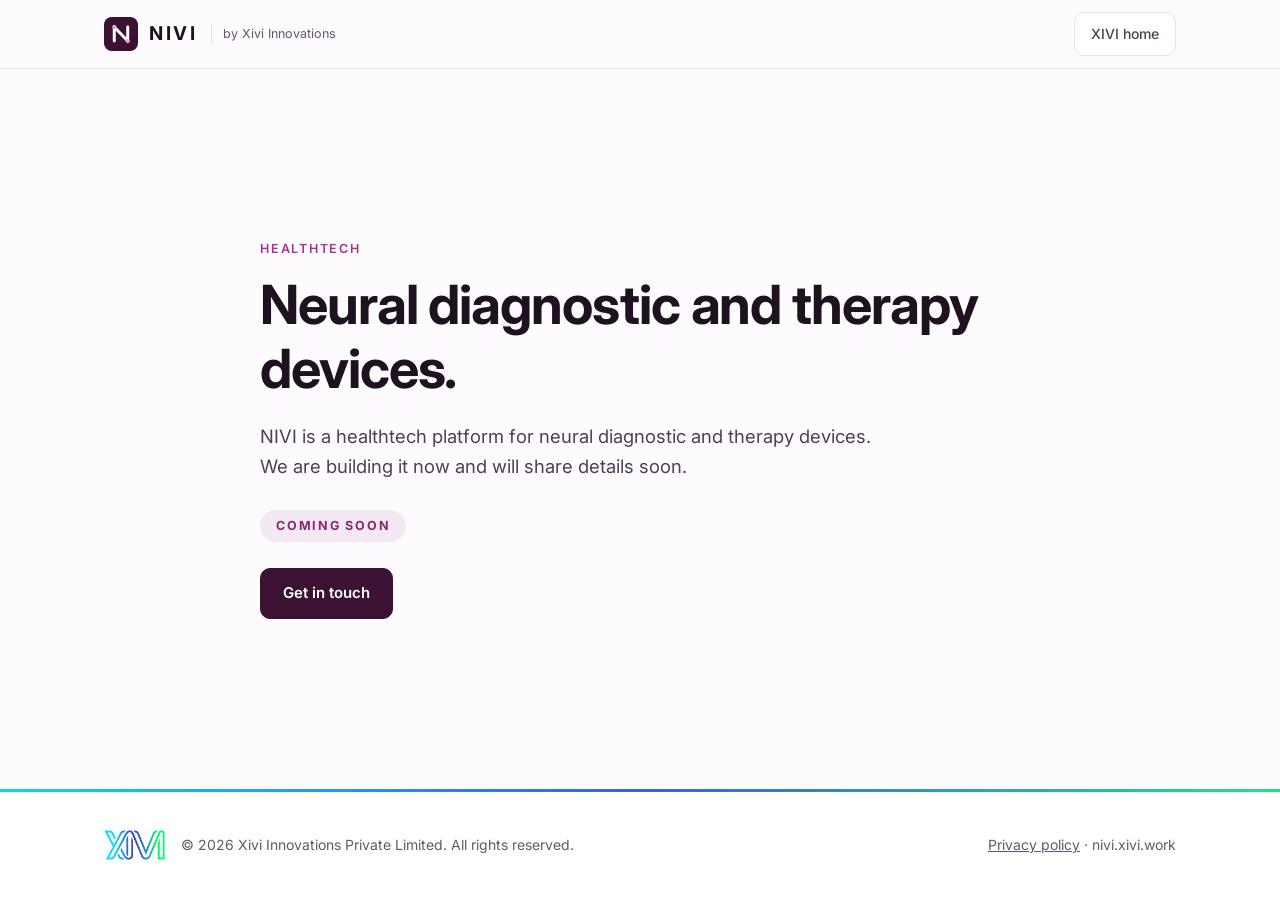
==== index.html @ a0aba29c "Initial NIVI site Co-Authored-By: Claude Sonnet 5.5 <noreply@anthropic.com>" ====
<!doctype html>
<html lang="en">
<head>
<meta charset="utf-8">
<meta name="viewport" content="width=device-width, initial-scale=1">
<meta name="color-scheme" content="only light">
<title>NIVI — Coming soon</title>
<meta name="description" content="NIVI is a healthtech neural diagnostic and therapy device platform by Xivi Innovations. Coming soon.">
<meta property="og:title" content="NIVI — Coming soon">
<meta property="og:description" content="NIVI is a healthtech neural diagnostic and therapy device platform by Xivi Innovations. Coming soon.">
<link rel="icon" href="assets/nivi-mark.svg" type="image/svg+xml">
<link rel="preconnect" href="https://fonts.googleapis.com">
<link rel="preconnect" href="https://fonts.gstatic.com" crossorigin>
<link href="https://fonts.googleapis.com/css2?family=Inter:wght@400;500;600;700&display=swap" rel="stylesheet">
<link rel="stylesheet" href="assets/site.css?v=3">
<link rel="stylesheet" href="assets/page.css?v=1">
</head>
<body class="soon-page">


<header>
  <div class="wrap nav">
    <a class="brand" href="./" aria-label="NIVI home">
      <img src="assets/nivi-mark.svg" alt="">
      <b>NIVI</b><span>by Xivi Innovations</span>
    </a>
    <nav class="links"><a class="btn sm" href="https://xivi.work">XIVI home</a></nav>
  </div>
</header>

<main class="soon">
  <div class="wrap">
    <p class="eyebrow">Healthtech</p>
    <h1>Neural diagnostic and therapy devices.</h1>
    <p class="lead">NIVI is a healthtech platform for neural diagnostic and therapy devices. We are building it now and will share details soon.</p>
    <p class="chip-soon">Coming soon</p>
    <div class="cta"><a class="btn primary" href="mailto:xivi.tech@gmail.com?subject=NIVI">Get in touch</a></div>
  </div>
</main>

<footer>
  <div class="wrap">
    <div class="logo">
      <a href="https://xivi.work" aria-label="XIVI"><img src="assets/xivi-logo.png" alt="XIVI"></a>
      <p>© 2026 Xivi Innovations Private Limited. All rights reserved.</p>
    </div>
    <p><a href="privacy.html">Privacy policy</a> · nivi.xivi.work</p>
  </div>
</footer>

</body>
</html>
---- assets/site.css ----
:root{
  --ink:#1f1220; --ink2:#4f3f55; --mute:#66566b;
  --bg:#fdfbfd; --tint:#f8f2f8; --tealtint:#f4e9f2; --line:#eadfe9;
  --deep:#3b1233; --teal:#a3358a; --teal2:#832a6f;
  --ok:#2c7a4b; --okbg:#eaf3eb;
  --warn:#85590b; --warnbg:#f7efe1;
  --bad:#b0392f; --badbg:#f7e9e7;
  --r:14px;
  --surface:#fff; --headbg:rgba(253,251,253,.92); --strong:#3b1233;
  --btn:#3b1233; --btnink:#fff; --btnhover:#561b4a;
  --okink:#1f4d33; --warnink:#5e430c; --badink:#702620;
  color-scheme:only light;
}
*{box-sizing:border-box}
html{scroll-behavior:smooth;scroll-padding-top:76px}
body{margin:0;background:var(--bg);color:var(--ink);font:16px/1.65 Inter,system-ui,-apple-system,"Segoe UI",Roboto,sans-serif;-webkit-font-smoothing:antialiased}
img{max-width:100%;display:block}
a{color:var(--teal2)}
.wrap{max-width:1120px;margin:0 auto;padding:0 24px}
.eyebrow{font-size:12.5px;font-weight:600;letter-spacing:.14em;text-transform:uppercase;color:var(--teal);margin:0 0 14px}
h1,h2,h3{margin:0;line-height:1.18;letter-spacing:-.02em;color:var(--ink)}
h1{font-size:clamp(34px,4.6vw,54px);font-weight:700}
h2{font-size:clamp(28px,3.4vw,38px);font-weight:700;max-width:760px}
h3{font-size:18px;font-weight:600;letter-spacing:-.01em}
p{margin:0}
.lead{font-size:18.5px;color:var(--ink2);max-width:600px;margin-top:20px}
.sec-intro{font-size:17.5px;color:var(--ink2);max-width:680px;margin-top:16px}

/* header */
header{position:sticky;top:0;z-index:20;background:var(--headbg);backdrop-filter:blur(10px);border-bottom:1px solid var(--line)}
.nav{display:flex;align-items:center;justify-content:space-between;height:68px}
.brand{display:flex;align-items:center;gap:11px;text-decoration:none;color:var(--ink)}
.brand img{width:34px;height:34px}
.brand b{font-size:19px;letter-spacing:.14em;font-weight:700}
.brand span{font-size:12.5px;color:var(--mute);border-left:1px solid var(--line);padding-left:11px;margin-left:2px}
.links{display:flex;align-items:center;gap:30px}
.links a{font-size:14.5px;color:var(--ink2);text-decoration:none;font-weight:500}
.links a:hover{color:var(--ink)}
.btn{display:inline-flex;align-items:center;gap:8px;padding:12px 22px;border-radius:10px;font-weight:600;font-size:15px;text-decoration:none;border:1px solid var(--line);color:var(--ink);background:var(--surface)}
.btn.primary{background:var(--btn);border-color:var(--btn);color:var(--btnink)}
.btn.primary:hover{background:var(--btnhover);box-shadow:0 0 0 3px rgba(163,53,138,.28)}
.btn:not(.primary):hover{border-color:var(--teal);color:var(--teal2)}
.btn:focus-visible,a:focus-visible{outline:3px solid #e2a6d4;outline-offset:2px}
.btn.sm{padding:9px 16px;font-size:14px}
@media(max-width:900px){.links a:not(.btn){display:none}.brand span{display:none}}

/* hero */
.hero{padding:76px 0 84px}
.hero .wrap{display:grid;grid-template-columns:1.05fr .95fr;gap:56px;align-items:center}
.cta{display:flex;gap:12px;flex-wrap:wrap;margin-top:32px}
.assure{display:flex;gap:22px;flex-wrap:wrap;margin-top:30px;font-size:14px;color:var(--mute)}
.assure span::before{content:"";display:inline-block;width:6px;height:6px;border-radius:50%;background:var(--teal);margin-right:8px;vertical-align:middle}
@media(max-width:900px){.hero .wrap{grid-template-columns:1fr;gap:44px}.hero{padding:48px 0 56px}}

/* hero flow card */
.panel{background:var(--surface);border:1px solid var(--line);border-radius:18px;padding:26px;box-shadow:0 18px 50px -24px rgba(59,18,51,.28)}
.panel-label{font-size:11.5px;letter-spacing:.14em;text-transform:uppercase;color:var(--mute);font-weight:600;margin-bottom:14px}
.flow{display:grid;gap:10px}
.node{border:1px solid var(--line);border-radius:12px;padding:14px 16px;background:var(--surface)}
.node small{display:block;color:var(--mute);font-size:13px;margin-top:2px}
.node b{font-size:15px;font-weight:600}
.node.core{background:var(--deep);border-color:var(--deep);color:#fff}
.node.core small{color:#cdb0c6}
.arrow{justify-self:center;color:var(--teal);font-size:18px;line-height:1}
.verdicts{display:flex;gap:8px;margin-top:16px;flex-wrap:wrap}
.chip{font-size:13px;font-weight:600;padding:6px 12px;border-radius:99px}
.chip.ok{background:var(--okbg);color:var(--ok)}
.chip.warn{background:var(--warnbg);color:var(--warn)}
.chip.bad{background:var(--badbg);color:var(--bad)}
.record{margin-top:16px;border-top:1px dashed var(--line);padding-top:14px;display:grid;grid-template-columns:auto 1fr;gap:6px 14px;font-size:13.5px}
.record dt{color:var(--mute)} .record dd{margin:0;font-weight:500}
.record code{font:12.5px ui-monospace,Consolas,monospace;color:var(--teal2)}
.note{font-size:12.5px;color:var(--mute);margin-top:12px}
.pbar{display:flex;align-items:center;gap:8px;font-size:12.5px;font-weight:600;color:var(--ink2);padding-bottom:14px;border-bottom:1px solid var(--line)}
.pbar-r{margin-left:auto;font-weight:500;color:var(--mute)}
.dot{width:8px;height:8px;border-radius:50%;background:var(--ok)}
.pflow{display:flex;align-items:center;justify-content:center;gap:10px;margin:18px 0;font-size:13px;color:var(--ink2)}
.pflow span{padding:6px 12px;border:1px solid var(--line);border-radius:8px;background:var(--surface)}
.pflow span.core{background:var(--deep);border-color:var(--deep);color:#fff;font-weight:700;letter-spacing:.08em}
.pflow i{font-style:normal;color:var(--teal)}
.pcase{display:flex;justify-content:space-between;gap:16px;font-size:14px}
.pcase small,.pverdict small,.mrow small{display:block;font-size:11.5px;letter-spacing:.1em;text-transform:uppercase;color:var(--mute);font-weight:600;margin-bottom:3px}
.pcase b{font-weight:600}
.pverdict{margin-top:18px;padding:16px 18px;border-radius:12px;background:var(--warnbg)}
.pverdict small{color:var(--warn)}
.vrow{display:flex;align-items:center;gap:12px;flex-wrap:wrap}
.chip.big{font-size:16px;padding:6px 16px;background:var(--surface);box-shadow:inset 0 0 0 1px rgba(154,106,18,.25)}
.rc{font-size:13px;font-weight:600;color:var(--warn)}
.pverdict p{margin-top:8px;font-size:14px;color:var(--warnink)}
.meter{margin-top:18px}
.mrow{display:flex;justify-content:space-between}
.track{position:relative;height:8px;border-radius:99px;background:var(--tint);margin-top:2px}
.fill{height:100%;width:78%;border-radius:99px;background:linear-gradient(90deg,#8cc7c0,#e0b04f)}
.lim{position:absolute;top:-4px;left:68%;width:2px;height:16px;background:var(--strong)}
.panel .record{margin-top:18px}

/* proof strip */
.proof{border-top:1px solid var(--line);border-bottom:1px solid var(--line);background:var(--surface);padding:26px 0}
.proof .wrap{display:grid;gap:14px}
.prow{display:flex;align-items:center;gap:14px 28px;flex-wrap:wrap}
.plabel{font-size:12px;letter-spacing:.12em;text-transform:uppercase;color:var(--mute);font-weight:600;min-width:150px}
.pitems{display:flex;gap:10px;flex-wrap:wrap;color:var(--ink2);font-size:14px}
.pitems span{font-weight:500;border:1px solid var(--line);border-radius:99px;padding:5px 15px;background:var(--bg)}
.pitems.tested span{font-weight:600;color:var(--ink);background:var(--tealtint);border-color:transparent}
@media(max-width:700px){.plabel{min-width:0;width:100%}}

/* sections */
section{padding:92px 0}
section.tint{background:var(--tint)}
section.dark{background:var(--deep);color:#f3e9f0}
section.dark h2,section.dark h3{color:#fff}
section.dark .eyebrow{color:#e2a6d4}
section.dark .sec-intro{color:#cdb0c6}
.grid{display:grid;gap:20px;margin-top:44px}
.g2{grid-template-columns:repeat(2,1fr)}.g3{grid-template-columns:repeat(3,1fr)}.g4{grid-template-columns:repeat(4,1fr)}
@media(max-width:900px){.g3,.g4{grid-template-columns:1fr 1fr}}
@media(max-width:620px){.g2,.g3,.g4{grid-template-columns:1fr}}
.card{background:var(--surface);border:1px solid var(--line);border-radius:var(--r);padding:26px}
.card p{color:var(--ink2);font-size:15.5px;margin-top:8px}
.tint .card{border-color:transparent}
.num{font-size:40px;font-weight:700;letter-spacing:-.03em;color:var(--strong);line-height:1.1}
.num .to{color:var(--mute);font-weight:500;padding:0 6px}
.cap{font-size:14.5px;color:var(--ink2);margin-top:10px}
.src{font-size:12.5px;color:var(--mute);margin-top:26px}

/* verdict cards */
.vc{border-radius:var(--r);padding:26px;border:1px solid transparent}
.vc h3{font-size:20px}
.vc p{margin-top:8px;font-size:15.5px}
.vc.ok{background:var(--okbg);color:var(--okink)}.vc.ok h3{color:var(--ok)}
.vc.warn{background:var(--warnbg);color:var(--warnink)}.vc.warn h3{color:var(--warn)}
.vc.bad{background:var(--badbg);color:var(--badink)}.vc.bad h3{color:var(--bad)}
.codes{display:flex;gap:8px;flex-wrap:wrap;margin-top:26px;align-items:center;font-size:14px;color:var(--ink2)}
.codes span.t{background:var(--surface);border:1px solid var(--line);padding:5px 12px;border-radius:99px;font-size:13.5px}

/* steps */
.steps{list-style:none;margin:44px 0 0;padding:0;display:grid;grid-template-columns:repeat(4,1fr);gap:20px;counter-reset:s}
.steps li{counter-increment:s;position:relative;padding-top:20px;border-top:2px solid var(--teal)}
.steps li::before{content:"0" counter(s);display:block;font-size:13px;font-weight:700;color:var(--teal);letter-spacing:.1em;margin-bottom:8px}
.steps b{display:block;font-size:17px;font-weight:600;margin-bottom:6px}
.steps span{font-size:15px;color:var(--ink2)}
@media(max-width:900px){.steps{grid-template-columns:1fr 1fr}}
@media(max-width:560px){.steps{grid-template-columns:1fr}}

/* split lists */
.split{display:grid;grid-template-columns:1fr 1fr;gap:20px;margin-top:44px}
@media(max-width:760px){.split{grid-template-columns:1fr}}
.list{list-style:none;margin:14px 0 0;padding:0;display:grid;gap:11px}
.list li{padding-left:28px;position:relative;font-size:15.5px;color:var(--ink2)}
.list.yes li::before{content:"✓";position:absolute;left:0;color:var(--ok);font-weight:700}
.list.no li::before{content:"–";position:absolute;left:4px;color:var(--mute);font-weight:700}

/* callout */
.callout{margin-top:44px;background:var(--deep);color:#f3e9f0;border-radius:var(--r);padding:30px 34px;display:grid;grid-template-columns:1fr 1.2fr;gap:30px;align-items:center}
.callout h3{color:#fff;font-size:22px}
.callout p{color:#dac3d4;font-size:15.5px}
@media(max-width:760px){.callout{grid-template-columns:1fr;padding:26px}}
.state{display:flex;gap:10px;margin-top:14px;flex-wrap:wrap}
.state span{font-size:13px;font-weight:600;padding:5px 12px;border-radius:99px;background:rgba(255,255,255,.1);color:#fff}

/* traction */
.ds{margin-top:44px;border:1px solid var(--line);border-radius:var(--r);overflow:hidden;background:var(--surface)}
.dsr{display:grid;grid-template-columns:260px 1fr;gap:24px;padding:22px 26px;border-bottom:1px solid var(--line)}
.dsr:last-child{border-bottom:0}
.dsr b{display:block;font-size:16px;font-weight:600}
.dsr small{color:var(--mute);font-size:13.5px}
.dsr p{color:var(--ink2);font-size:15.5px}
@media(max-width:760px){.dsr{grid-template-columns:1fr;gap:6px}}

/* timeline */
.tl{display:grid;grid-template-columns:repeat(4,1fr);gap:0;margin-top:44px}
.tl div{padding:0 22px 0 0;position:relative}
.tl div::before{content:"";display:block;height:2px;background:#c25aa8;margin-bottom:22px}
.tl div::after{content:"";position:absolute;top:-4px;left:0;width:10px;height:10px;border-radius:50%;background:#e2a6d4}
.tl small{display:block;font-size:12.5px;font-weight:600;letter-spacing:.12em;text-transform:uppercase;color:#e2a6d4;margin-bottom:6px}
.tl b{display:block;font-size:18px;color:#fff;font-weight:600;margin-bottom:6px}
.tl span{font-size:15px;color:#cdb0c6}
@media(max-width:900px){.tl{grid-template-columns:1fr 1fr;row-gap:36px}}
@media(max-width:560px){.tl{grid-template-columns:1fr}}

/* team */
.person{display:flex;flex-direction:column;gap:6px}
.avatar{width:56px;height:56px;border-radius:50%;background:var(--tealtint);color:var(--teal2);font-weight:700;display:grid;place-items:center;font-size:18px;margin-bottom:10px}
.role{font-size:14px;color:var(--teal);font-weight:600}

/* contact + footer */
.contact{text-align:center}
.contact h2{margin:0 auto}
.contact .sec-intro{margin-left:auto;margin-right:auto}
.contact .cta{justify-content:center}
footer{position:relative;border-top:1px solid var(--line);padding:40px 0;background:var(--surface)}
footer::before{content:"";position:absolute;left:0;right:0;top:-1px;height:3px;background:linear-gradient(90deg,#08d9ea,#3b5fe0 50%,#1ee57a)}
footer .wrap{display:flex;justify-content:space-between;align-items:center;gap:20px;flex-wrap:wrap}
footer .logo{display:flex;align-items:center;gap:16px}
footer .logo img{height:30px;width:auto;mix-blend-mode:multiply}
footer p{font-size:14px;color:var(--mute)}

/* founders line */
.founders{margin-top:18px;font-size:14px;color:var(--mute)}

/* proprietary core */
section.dark .grid{margin-top:40px}
.dcard{background:rgba(255,255,255,.06);border:1px solid rgba(255,255,255,.14);border-radius:var(--r);padding:26px}
.dcard .k{display:block;font-size:13px;font-weight:700;letter-spacing:.1em;color:#e2a6d4;margin-bottom:10px}
.dcard p{margin-top:10px;font-size:15.5px;color:#dac3d4}
.defend{display:grid;grid-template-columns:repeat(3,1fr);gap:0;margin-top:28px;border-top:1px solid rgba(255,255,255,.18)}
.defend div{padding:22px 24px 0 0}
.defend b{display:block;color:#fff;font-size:16px;font-weight:600;margin-bottom:4px}
.defend em{font-style:normal;font-size:11.5px;font-weight:600;letter-spacing:.06em;text-transform:uppercase;color:#e2a6d4;border:1px solid rgba(226,166,212,.5);border-radius:99px;padding:1px 8px;margin-left:6px;vertical-align:middle}
.defend span{font-size:14.5px;color:#cdb0c6}
@media(max-width:760px){.defend{grid-template-columns:1fr}}

/* legal pages */
.legal{padding:64px 0 90px}
.legal .wrap{max-width:760px}
.legal h1{font-size:clamp(30px,4vw,40px);margin-bottom:8px}
.legal .upd{color:var(--mute);font-size:14px;margin-bottom:36px}
.legal h2{font-size:21px;margin:36px 0 10px;letter-spacing:-.01em}
.legal p,.legal li{color:var(--ink2);font-size:16px}
.legal p+p{margin-top:12px}
.legal ul{padding-left:22px;margin:10px 0}
.legal li{margin:6px 0}
footer a{color:var(--mute)}

/* nav fit */
.btn,.brand span,.links a{white-space:nowrap}
.links{gap:24px}
@media(max-width:1060px){.links a:not(.btn){display:none}.brand span{display:inline}}
@media(max-width:520px){.brand span{display:none}}

/* text columns (replace card grids) */
.cols{display:grid;gap:36px;margin-top:44px}
.cols.c3{grid-template-columns:repeat(3,1fr)}
.cols.c4{grid-template-columns:repeat(4,1fr)}
.cols>div{border-top:2px solid var(--ink);padding-top:18px}
.cols p{margin-top:8px;font-size:15.5px;color:var(--ink2)}
.split+.cols{margin-top:56px}
@media(max-width:900px){.cols.c4{grid-template-columns:1fr 1fr}.cols.c3{grid-template-columns:1fr}}
@media(max-width:560px){.cols.c4{grid-template-columns:1fr}}

/* flow diagram */
.diagram{display:grid;grid-template-columns:1fr 44px 1.25fr 44px 1.1fr;align-items:center;margin-top:48px;padding:30px;background:var(--surface);border:1px solid var(--line);border-radius:18px}
.d-box{border:1px solid var(--line);border-radius:12px;padding:18px 20px;background:var(--bg)}
.d-box small{display:block;font-size:11.5px;letter-spacing:.12em;text-transform:uppercase;font-weight:600;color:var(--mute);margin-bottom:6px}
.d-box b{display:block;font-size:17px;font-weight:600}
.d-box>span{font-size:14.5px;color:var(--ink2)}
.d-box.core{background:var(--deep);border-color:var(--deep);color:#fff;padding:22px}
.d-box.core small{color:#e2a6d4}
.d-box.core ul{list-style:none;margin:0;padding:0;display:grid;gap:8px;font-size:15px}
.d-box.core li{padding-left:20px;position:relative}
.d-box.core li::before{content:"";position:absolute;left:0;top:.5em;width:8px;height:8px;border-radius:50%;background:#e2a6d4}
.seal{margin-top:16px;padding-top:14px;border-top:1px solid rgba(255,255,255,.2);font-size:12.5px;color:#cdb0c6;font-family:ui-monospace,Consolas,monospace}
.d-arrow{height:2px;background:var(--teal);position:relative;margin:0 6px}
.d-arrow::after{content:"";position:absolute;right:-1px;top:-4px;border-left:8px solid var(--teal);border-top:5px solid transparent;border-bottom:5px solid transparent}
.d-outs{display:grid;gap:10px}
.d-out{border-radius:10px;padding:12px 16px}
.d-out b{display:block;font-size:16px}
.d-out span{font-size:14px}
.d-out.ok{background:var(--okbg);color:var(--okink)}.d-out.ok b{color:var(--ok)}
.d-out.warn{background:var(--warnbg);color:var(--warnink)}.d-out.warn b{color:var(--warn)}
.d-out.bad{background:var(--badbg);color:var(--badink)}.d-out.bad b{color:var(--bad)}
@media(max-width:900px){
  .diagram{grid-template-columns:1fr;gap:0;padding:20px}
  .d-arrow{width:2px;height:30px;margin:6px auto}
  .d-arrow::after{right:auto;left:-4px;top:auto;bottom:-1px;border-left:5px solid transparent;border-right:5px solid transparent;border-top:8px solid var(--teal);border-bottom:0}
}

/* traction stat column */
.dsr{grid-template-columns:240px 170px 1fr;align-items:center}
.st{font-size:22px;font-weight:700;letter-spacing:-.02em;color:var(--strong);line-height:1.2}
.st small{display:block;font-size:12.5px;font-weight:500;letter-spacing:0;color:var(--mute);margin-top:2px}
@media(max-width:900px){.dsr{grid-template-columns:200px 1fr}.dsr p{grid-column:1/-1}}
@media(max-width:760px){.dsr{grid-template-columns:1fr}}

/* contact tighten */
section.contact{padding:68px 0 72px}
.contact h2{font-size:clamp(26px,3vw,34px)}
.contact .cta{margin-top:26px}

/* proprietary strip */
.defend.solo{margin-top:36px;border-top:0}
.defend.solo div{padding:0 28px 0 0}
.defend.solo b{font-size:18px;margin-bottom:6px}

:root{--lt:#e2a6d4;--m1:#cdb0c6;--on:#f3e9f0}
---- assets/page.css ----
/* coming-soon page */
.soon{min-height:calc(100vh - 68px - 112px);display:flex;align-items:center;padding:72px 0}
.soon h1{max-width:760px}
.soon .lead{max-width:620px}
.chip-soon{display:inline-block;margin-top:28px;font-size:12.5px;font-weight:700;letter-spacing:.14em;text-transform:uppercase;color:var(--teal2);background:var(--tealtint);border-radius:99px;padding:6px 16px}
.soon .cta{margin-top:26px}
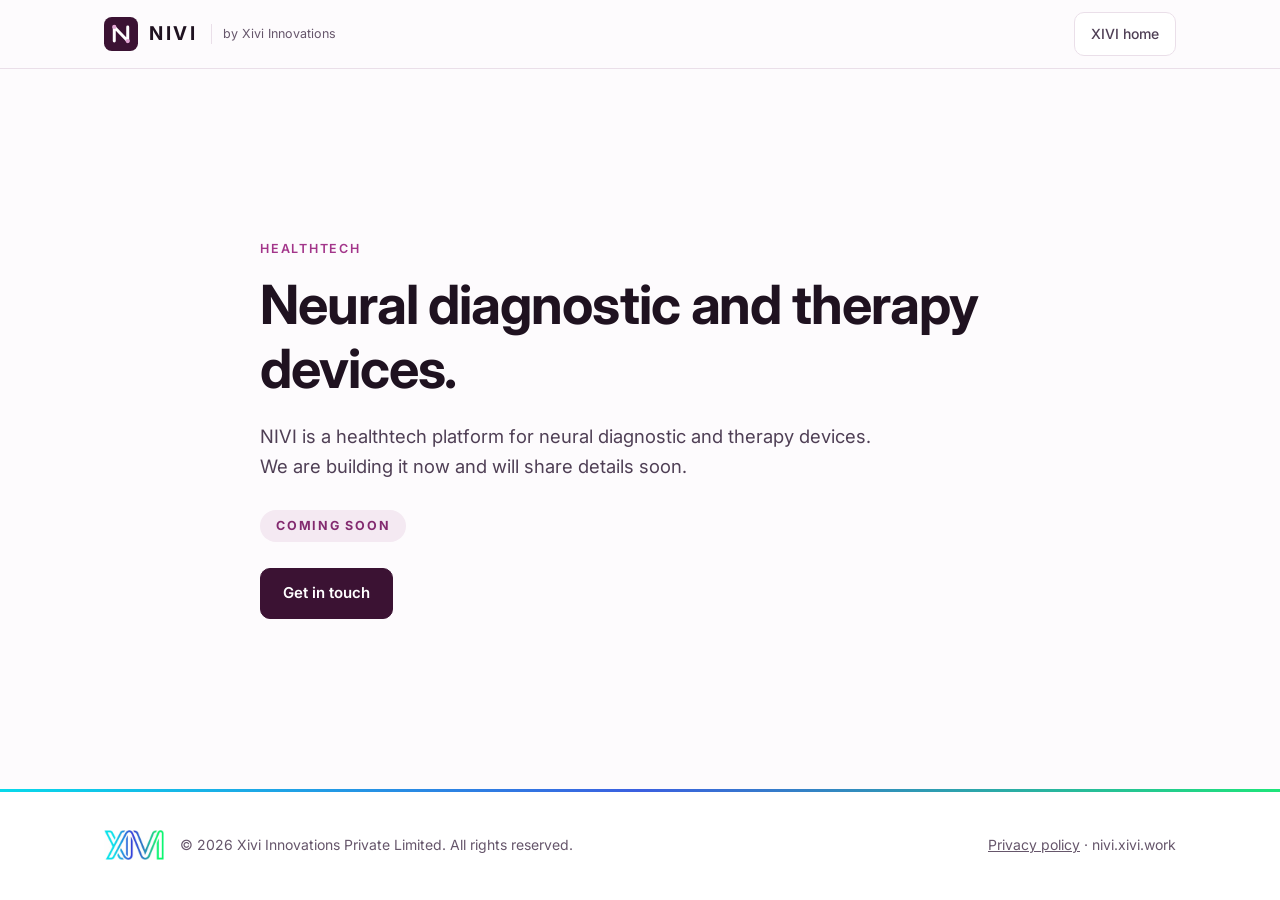
==== commit 9f96ff04: "SEO: titles, descriptions, canonicals, share images, structured data, sitemap, robots, 404, lighter " ====
--- a/index.html
+++ b/index.html
@@ -1,18 +1,66 @@
 <!doctype html>
-<html lang="en">
+<html lang="en-IN">
 <head>
 <meta charset="utf-8">
 <meta name="viewport" content="width=device-width, initial-scale=1">
 <meta name="color-scheme" content="only light">
-<title>NIVI — Coming soon</title>
-<meta name="description" content="NIVI is a healthtech neural diagnostic and therapy device platform by Xivi Innovations. Coming soon.">
-<meta property="og:title" content="NIVI — Coming soon">
-<meta property="og:description" content="NIVI is a healthtech neural diagnostic and therapy device platform by Xivi Innovations. Coming soon.">
+<title>NIVI — Neural diagnostic and therapy devices | XIVI</title>
+<meta name="description" content="NIVI is a healthtech platform for neural diagnostic and therapy devices from Xivi Innovations. Coming soon.">
+<meta name="robots" content="index, follow, max-image-preview:large">
+<meta name="theme-color" content="#ffffff">
+<link rel="canonical" href="https://nivi.xivi.work/">
 <link rel="icon" href="assets/nivi-mark.svg" type="image/svg+xml">
+<link rel="icon" href="assets/favicon-48.png" sizes="48x48" type="image/png">
+<link rel="apple-touch-icon" href="assets/apple-touch-icon.png">
+<meta property="og:type" content="website">
+<meta property="og:site_name" content="NIVI">
+<meta property="og:locale" content="en_IN">
+<meta property="og:title" content="NIVI — Neural diagnostic and therapy devices | XIVI">
+<meta property="og:description" content="NIVI is a healthtech platform for neural diagnostic and therapy devices from Xivi Innovations. Coming soon.">
+<meta property="og:url" content="https://nivi.xivi.work/">
+<meta property="og:image" content="https://nivi.xivi.work/assets/og.png">
+<meta property="og:image:width" content="1200">
+<meta property="og:image:height" content="630">
+<meta property="og:image:alt" content="NIVI by Xivi Innovations">
+<meta name="twitter:card" content="summary_large_image">
+<meta name="twitter:title" content="NIVI — Neural diagnostic and therapy devices | XIVI">
+<meta name="twitter:description" content="NIVI is a healthtech platform for neural diagnostic and therapy devices from Xivi Innovations. Coming soon.">
+<meta name="twitter:image" content="https://nivi.xivi.work/assets/og.png">
+<script type="application/ld+json">
+{
+ "@context": "https://schema.org",
+ "@graph": [
+  {
+   "@type": "WebSite",
+   "@id": "https://nivi.xivi.work/#website",
+   "url": "https://nivi.xivi.work/",
+   "name": "NIVI",
+   "inLanguage": "en-IN",
+   "description": "NIVI is a healthtech platform for neural diagnostic and therapy devices from Xivi Innovations. Coming soon.",
+   "publisher": {
+    "@id": "https://xivi.work/#org"
+   }
+  },
+  {
+   "@type": "Brand",
+   "@id": "https://nivi.xivi.work/#brand",
+   "name": "NIVI",
+   "url": "https://nivi.xivi.work/",
+   "description": "NIVI is a healthtech platform for neural diagnostic and therapy devices from Xivi Innovations. Coming soon.",
+   "brand": {
+    "@type": "Organization",
+    "@id": "https://xivi.work/#org",
+    "name": "Xivi Innovations Private Limited",
+    "url": "https://xivi.work/"
+   }
+  }
+ ]
+}
+</script>
 <link rel="preconnect" href="https://fonts.googleapis.com">
 <link rel="preconnect" href="https://fonts.gstatic.com" crossorigin>
 <link href="https://fonts.googleapis.com/css2?family=Inter:wght@400;500;600;700&display=swap" rel="stylesheet">
-<link rel="stylesheet" href="assets/site.css?v=3">
+<link rel="stylesheet" href="assets/site.css?v=4">
 <link rel="stylesheet" href="assets/page.css?v=1">
 </head>
 <body class="soon-page">
@@ -41,7 +89,7 @@
 <footer>
   <div class="wrap">
     <div class="logo">
-      <a href="https://xivi.work" aria-label="XIVI"><img src="assets/xivi-logo.png" alt="XIVI"></a>
+      <a href="https://xivi.work" aria-label="XIVI"><img src="assets/xivi-logo-sm.webp" alt="XIVI" width="320" height="159" decoding="async"></a>
       <p>© 2026 Xivi Innovations Private Limited. All rights reserved.</p>
     </div>
     <p><a href="privacy.html">Privacy policy</a> · nivi.xivi.work</p>
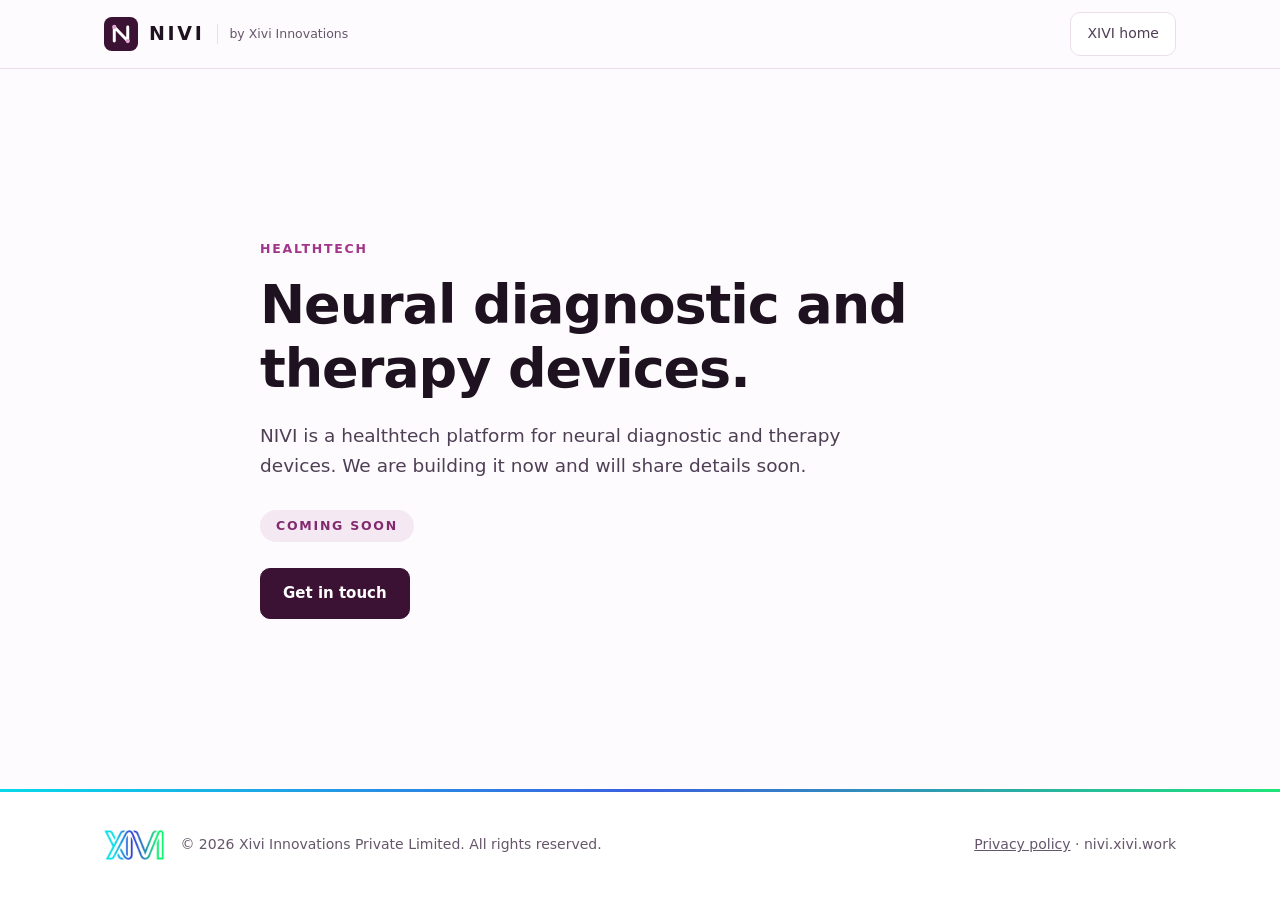
==== commit cbd6365d: "Security hardening: content security policy, referrer policy, frame guard, security.txt, no inline c" ====
--- a/index.html
+++ b/index.html
@@ -3,6 +3,8 @@
 <head>
 <meta charset="utf-8">
 <meta name="viewport" content="width=device-width, initial-scale=1">
+<meta http-equiv="Content-Security-Policy" content="default-src 'none'; script-src 'self'; style-src 'self' https://fonts.googleapis.com; font-src https://fonts.gstatic.com; img-src 'self' data:; connect-src 'none'; form-action 'none'; base-uri 'none'; object-src 'none'; manifest-src 'none'">
+<meta name="referrer" content="strict-origin-when-cross-origin">
 <meta name="color-scheme" content="only light">
 <title>NIVI — Neural diagnostic and therapy devices | XIVI</title>
 <meta name="description" content="NIVI is a healthtech platform for neural diagnostic and therapy devices from Xivi Innovations. Coming soon.">
@@ -60,8 +62,9 @@
 <link rel="preconnect" href="https://fonts.googleapis.com">
 <link rel="preconnect" href="https://fonts.gstatic.com" crossorigin>
 <link href="https://fonts.googleapis.com/css2?family=Inter:wght@400;500;600;700&display=swap" rel="stylesheet">
-<link rel="stylesheet" href="assets/site.css?v=4">
+<link rel="stylesheet" href="assets/site.css?v=6">
 <link rel="stylesheet" href="assets/page.css?v=1">
+<script src="assets/frame.js" defer></script>
 </head>
 <body class="soon-page">
 
--- a/assets/site.css
+++ b/assets/site.css
@@ -283,3 +283,9 @@
 .defend.solo b{font-size:18px;margin-bottom:6px}
 
 :root{--lt:#e2a6d4;--m1:#cdb0c6;--on:#f3e9f0}
+
+/* classes that replace former inline styles */
+.mt36{margin-top:36px}
+[hidden]{display:none !important}
+
+.legal .mt36{margin-top:36px}
